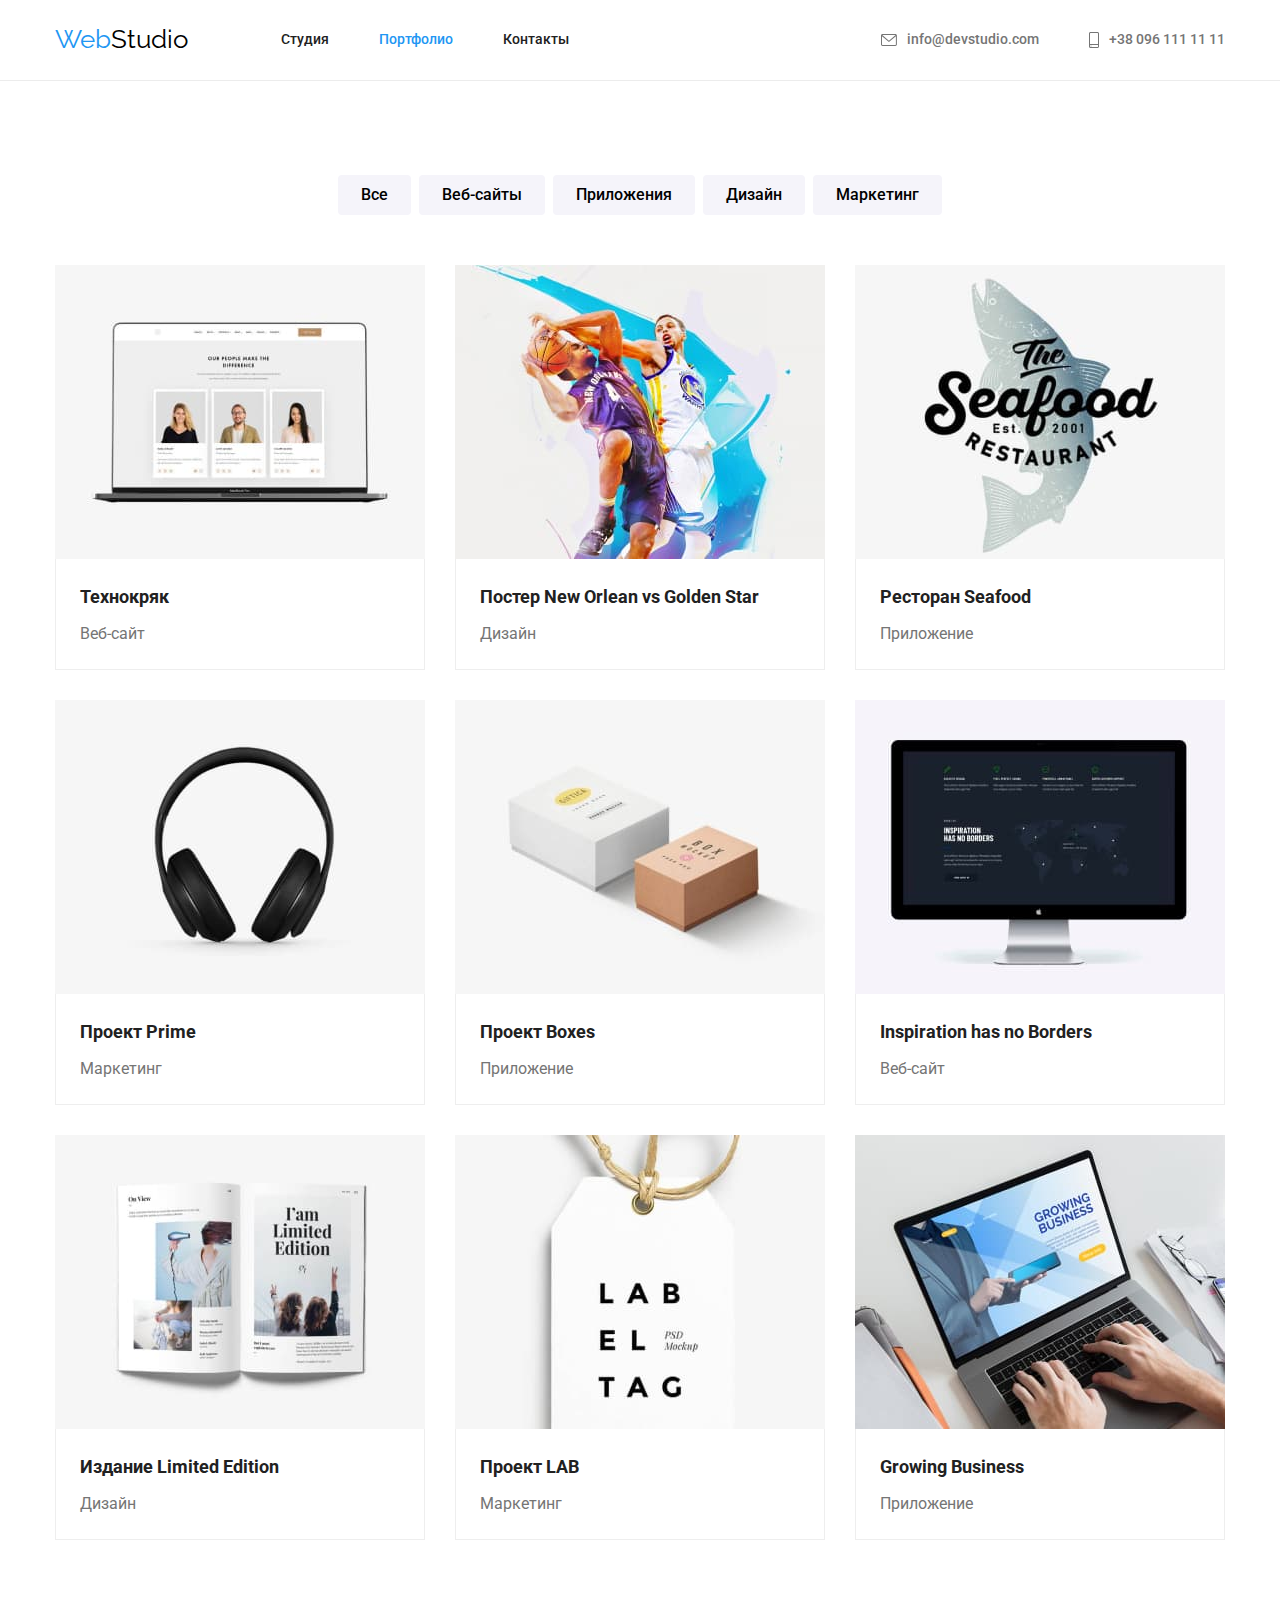
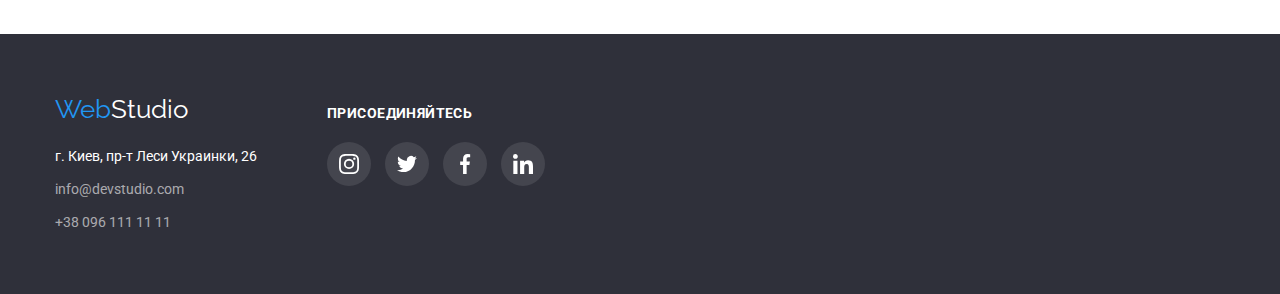
==== portfolio.html @ 87715c69 "Добавляет основные папки и файлы с 4ДЗ" ====
<!DOCTYPE html>
<html lang="ru">
  <head>
    <meta charset="UTF-8" />
    <meta http-equiv="X-UA-Compatible" content="IE=edge" />
    <meta name="viewport" content="width=device-width, initial-scale=1.0" />
    <title>Web Studio. Портфолио</title>
    <link
      rel="stylesheet"
      href="https://fonts.googleapis.com/css2?family=Raleway:wght@700&family=Roboto:wght@400;500;700;900&display=swap"
    />
    <link
      rel="stylesheet"
      href="https://cdnjs.cloudflare.com/ajax/libs/modern-normalize/1.1.0/modern-normalize.min.css"
    />
    <link rel="stylesheet" href="./css/main.css" />
  </head>

  <body>
    <header class="page-header">
      <div class="container cap">
        <nav class="site-nav">
          <a href="#" class="logo"><span class="accent">Web</span>Studio</a>
          <ul class="site-nav">
            <li class="list-item"><a href="./index.html" class="link">Студия</a></li>
            <li class="list-item"><a href="#" class="link main">Портфолио</a></li>
            <li class="list-item"><a href="#" class="link">Контакты</a></li>
          </ul>
        </nav>
        <ul class="list">
          <li class="list-item">
            <a href="mailto:info@devstudio.com" class="link item">
              <svg class="icon-contacts" width="16" height="12">
                <use href="./images/icons.svg#envelope"></use>
              </svg>
              info@devstudio.com
            </a>
          </li>
          <li class="list-item">
            <a href="tel:+380961111111" class="link item">
              <svg class="icon-contacts" width="10" height="16">
                <use href="./images/icons.svg#smartphone"></use>
              </svg>
              +38 096 111 11 11
            </a>
          </li>
        </ul>
      </div>
    </header>

    <main>
      <section class="section">
        <div class="container">
          <h1 class="visually-hidden">Наши работы</h1>
          <ul class="buttons">
            <li class="button-item"><button type="button" class="button">Все</button></li>
            <li class="button-item"><button type="button" class="button">Веб-сайты</button></li>
            <li class="button-item"><button type="button" class="button">Приложения</button></li>
            <li class="button-item"><button type="button" class="button">Дизайн</button></li>
            <li class="button-item"><button type="button" class="button">Маркетинг</button></li>
          </ul>
          <ul class="project-lists">
            <li class="project-item">
              <a href="#" class="project-link">
                <img
                  src="./images/portfolio/1.jpg"
                  width="370"
                  height="294"
                  alt="изображение сайта на ноутбуке"
                />
                <div class="sign">
                  <h2 class="project-name">Технокряк</h2>
                  <p class="name-item">Веб-сайт</p>
                </div>
              </a>
            </li>

            <li class="project-item">
              <a href="#" class="project-link">
                <img
                  src="./images/portfolio/2.jpg"
                  width="370"
                  height="294"
                  alt="два баскетболиста"
                />
                <div class="sign">
                  <h2 class="project-name">Постер New Orlean vs Golden Star</h2>
                  <p class="name-item">Дизайн</p>
                </div>
              </a>
            </li>

            <li class="project-item">
              <a href="#" class="project-link">
                <img
                  src="./images/portfolio/3.jpg"
                  width="370"
                  height="294"
                  alt="логотип ресторана"
                />
                <div class="sign">
                  <h2 class="project-name">Ресторан Seafood</h2>
                  <p class="name-item">Приложение</p>
                </div>
              </a>
            </li>

            <li class="project-item">
              <a href="#" class="project-link">
                <img src="./images/portfolio/4.jpg" width="370" height="294" alt="наушники" />
                <div class="sign">
                  <h2 class="project-name">Проект Prime</h2>
                  <p class="name-item">Маркетинг</p>
                </div>
              </a>
            </li>

            <li class="project-item">
              <a href="#" class="project-link">
                <img src="./images/portfolio/5.jpg" width="370" height="294" alt="две коробки" />
                <div class="sign">
                  <h2 class="project-name">Проект Boxes</h2>
                  <p class="name-item">Приложение</p>
                </div>
              </a>
            </li>

            <li class="project-item">
              <a href="#" class="project-link">
                <img src="./images/portfolio/6.jpg" width="370" height="294" alt="компьютер" />
                <div class="sign">
                  <h2 class="project-name">Inspiration has no Borders</h2>
                  <p class="name-item">Веб-сайт</p>
                </div>
              </a>
            </li>

            <li class="project-item">
              <a href="#" class="project-link">
                <img src="./images/portfolio/7.jpg" width="370" height="294" alt="журнал" />
                <div class="sign">
                  <h2 class="project-name">Издание Limited Edition</h2>
                  <p class="name-item">Дизайн</p>
                </div>
              </a>
            </li>

            <li class="project-item">
              <a href="#" class="project-link">
                <img
                  src="./images/portfolio/8.jpg"
                  width="370"
                  height="294"
                  alt="ярлык с тесемкой"
                />
                <div class="sign">
                  <h2 class="project-name">Проект LAB</h2>
                  <p class="name-item">Маркетинг</p>
                </div>
              </a>
            </li>

            <li class="project-item">
              <a href="#" class="project-link">
                <img
                  src="./images/portfolio/9.jpg"
                  width="370"
                  height="294"
                  alt="руки, печатающие на ноутбуке"
                />
                <div class="sign">
                  <h2 class="project-name">Growing Business</h2>
                  <p class="name-item">Приложение</p>
                </div>
              </a>
            </li>
          </ul>
        </div>
      </section>
    </main>

    <footer class="finish">
      <div class="container main">
        <div class="footer">
          <a href="#" class="logo foot"><span class="accent">Web</span>Studio</a>
          <address class="address">
            г. Киев, пр-т Леси Украинки, 26
            <ul class="contacts">
              <li>
                <a href="mailto:info@devstudio.com" class="item bottom">info@devstudio.com</a>
              </li>
              <li class="contact-list">
                <a href="tel:+380961111111" class="item bottom">+38 096 111 11 11</a>
              </li>
            </ul>
          </address>
        </div>
        <div class="second-part">
          <h2 class="call">присоединяйтесь</h2>
          <ul class="links-foot-list">
            <li class="links-item">
              <a href="#" class="links-foot-icon">
                <svg class="icon" width="20" height="20">
                  <use href="./images/icons.svg#instagram"></use>
                </svg>
              </a>
            </li>
            <li class="links-item">
              <a href="#" class="links-foot-icon">
                <svg class="icon" width="20" height="20">
                  <use href="./images/icons.svg#twitter"></use>
                </svg>
              </a>
            </li>
            <li class="links-item">
              <a href="#" class="links-foot-icon">
                <svg class="icon" width="20" height="20">
                  <use href="./images/icons.svg#facebook"></use>
                </svg>
              </a>
            </li>
            <li class="links-item">
              <a href="#" class="links-foot-icon">
                <svg class="icon" width="20" height="20">
                  <use href="./images/icons.svg#linkedin"></use>
                </svg>
              </a>
            </li>
          </ul>
        </div>
      </div>
    </footer>
  </body>
</html>
---- css/main.css ----
:root {
  --primary-text-color: #212121;
  --secondary-text-color: #757575;
  --bgd-text-color: #ffffff;
  --accent-color: #2196f3;
  --icon-fon: #f5f4fa;
  --icon-primary-color: #afb1b8;
}

body {
  background-color: var(--bgd-text-color);
  color: var(--primary-text-color);
  font-family: Roboto, sans-serif;
}

ul {
  padding: 0;
  margin: 0;

  list-style: none;
}

img {
  display: block;
}

h1,
h2,
h3,
ul,
p {
  margin-top: 0;
  margin-bottom: 0;
}

.section {
  padding-top: 94px;
  padding-bottom: 94px;
}

/* ШАПКА-ВЕРХ С ЛОГОТИПОМ */
.container {
  width: 1200px;
  padding-left: 15px;
  padding-right: 15px;
  margin-left: auto;
  margin-right: auto;

  /* outline: 2px solid blue; */
}

.page-header {
  border-bottom: 1px solid #ececec;
}

.cap,
.site-nav {
  display: flex;
  align-items: center;
}

.list {
  display: flex;
  margin-left: auto;
}

.list-item:not(:last-child) {
  margin-right: 50px;
}

.logo {
  display: block;
  padding-top: 24px;
  padding-bottom: 25px;
  margin-right: 93px;

  color: #000000;
  font-family: Raleway, sans-serif;
  font-size: 26px;
  line-height: 1.2;
  text-decoration: none;
}

.accent,
.link.main {
  color: var(--accent-color);
}

.link {
  display: block;
  padding-top: 32px;
  padding-bottom: 32px;

  color: var(--primary-text-color);
  font-weight: 500;
  font-size: 14px;
  line-height: 1.14;
  text-decoration: none;
}

.link.item {
  display: flex;
  align-items: center;
  padding: 0;
  padding-top: 32px;
  padding-bottom: 32px;
  border: none;
  color: var(--secondary-text-color);
}

.icon-contacts {
  margin-right: 10px;
  fill: currentColor;
}

.link:hover,
.link:focus {
  color: var(--accent-color);
}

/* СТУДИЯ (MAIN) */
.banner-name {
  margin-bottom: 30px;

  color: var(--bgd-text-color);
  font-weight: 900;
  font-size: 44px;
  line-height: 1.4;
  text-align: center;
  text-transform: uppercase;
}

.banner {
  padding-top: 200px;
  padding-bottom: 200px;
  background-color: #2f303a;
  text-align: center;
}

.overlay {
  max-width: 1600px;
  min-height: 600px;
  margin-left: auto;
  margin-right: auto;
  background-image: linear-gradient(to right, rgba(47, 48, 58, 0.4), rgba(47, 48, 58, 0.4)),
    url(../images/banner.jpg);
  background-repeat: no-repeat;
  background-position: center;
  background-size: cover;
}

.ban-button {
  padding: 10px 32px;
  border: 1px solid transparent;
  border-radius: 4px;

  font-weight: 700;
  font-size: 16px;
  line-height: 1.9;
  color: var(--bgd-text-color);
  background-color: var(--accent-color);
}

.ban-button:hover,
.ban-button:focus {
  background-color: #188ce8;
}

/* НАШИ ПРЕИМУЩЕСТВА */
.visually-hidden {
  position: absolute;
  width: 1px;
  height: 1px;
  margin: -1px;
  border: 0;
  padding: 0;

  white-space: nowrap;
  clip-path: inset(100%);
  clip: rect(0 0 0 0);
  overflow: hidden;
}

.features-list {
  display: flex;
}

.text-list {
  width: 270px;
}

.text-list:not(:last-child) {
  margin-right: 30px;
}

.thumb {
  display: flex;
  width: 270px;
  height: 120px;
  background-color: var(--icon-fon);
  border-radius: 4px;
  margin-bottom: 30px;
  justify-content: center;
  align-items: center;
}

.head {
  margin-bottom: 10px;
  font-weight: 700;
  font-size: 14px;
  line-height: 1.14;
  text-transform: uppercase;
}

.head-text {
  font-weight: 400;
  color: var(--secondary-text-color);
  font-size: 14px;
  line-height: 1.7;
  letter-spacing: 0.03em;
}

/* ЧЕМ МЫ ЗАНИМАЕМСЯ */
.box {
  padding-top: 0;
}

.heading {
  margin-bottom: 50px;

  font-weight: 700;
  font-size: 36px;
  line-height: 1.2;
  text-align: center;
}

.boxes-list {
  display: flex;
}

.boxes-list .box-item {
  width: 370px;
}

.box-item:not(:last-child) {
  margin-right: 30px;
}

/* НАША КОМАНДА */
.comands-blok {
  background-color: #f5f4fa;
}

.bloks-list {
  display: flex;
}

.blok-item {
  width: 270px;
  border-bottom-left-radius: 4px;
  border-bottom-right-radius: 4px;
  overflow: hidden;
  box-shadow: 0px 1px 3px rgba(0, 0, 0, 0.12), 0px 1px 1px rgba(0, 0, 0, 0.14),
    0px 2px 1px rgba(0, 0, 0, 0.2);
}

.blok-item:not(:last-child) {
  margin-right: 30px;
}

.description {
  padding: 30px 32px;
  background-color: var(--bgd-text-color);
}

.name {
  margin-bottom: 10px;
}

.name,
.job {
  font-weight: 500;
  font-size: 16px;
  line-height: 1.2;
  text-align: center;
}

.job {
  margin-bottom: 16px;

  color: var(--secondary-text-color);
  font-weight: 400;
}

.links-list {
  display: flex;
  justify-content: space-between;
  align-items: center;
}

.links-icon {
  display: flex;
  padding: 0;
  border: none;
  width: 44px;
  height: 44px;
  color: var(--icon-primary-color);
  background-color: var(--bgd-text-color);
  border-radius: 50%;
  justify-content: center;
  align-items: center;
}

.links-icon .icon {
  fill: currentColor;
}

.links-icon:hover,
.links-icon:focus {
  background-color: var(--accent-color);
  color: var(--bgd-text-color);
}

/* ПОСТОЯННЫЕ КЛИЕНТЫ */
.clients-list {
  display: flex;
}

.client-item:not(:last-child) {
  margin-right: 30px;
}

.client-link {
  display: flex;
  justify-content: center;
  align-items: center;
  width: 170px;
  height: 92px;
  border: 1px solid var(--icon-primary-color);
  border-radius: 4px;
  color: var(--icon-primary-color);
}

.client-link .icon {
  fill: currentColor;
}

.client-link:hover,
.client-link:focus {
  border-color: var(--accent-color);
  color: var(--accent-color);
}

/* ПОРТФОЛИО (MAIN) */
a {
  text-decoration: none;
}

.buttons {
  display: flex;
  margin-bottom: 50px;
  justify-content: center;
}

.button {
  padding: 6px 22px;
  border-radius: 4px;
  border: 1px solid transparent;

  font-weight: 500;
  font-size: 16px;
  line-height: 1.6;
  text-align: center;
  font-family: inherit;
  cursor: pointer;
  background-color: #f5f4fa;
}

.button-item:not(:last-child) {
  margin-right: 8px;
}

.button:hover,
.button:focus {
  color: var(--bgd-text-color);
  background-color: var(--accent-color);
  box-shadow: 0px 3px 1px rgba(0, 0, 0, 0.1), 0px 1px 2px rgba(0, 0, 0, 0.08),
    0px 2px 2px rgba(0, 0, 0, 0.12);
}

.project-lists {
  display: flex;
  flex-wrap: wrap;
  margin-left: -30px;
  margin-top: -30px;
}

.project-item {
  width: 370px;
  flex-basis: calc(100% / 3 - 30px);
  margin-left: 30px;
  margin-top: 30px;
}

.project-link {
  display: block;
}

.project-link:hover,
.project-link:focus {
  box-shadow: 0px 1px 1px rgba(0, 0, 0, 0.12), 0px 4px 4px rgba(0, 0, 0, 0.06),
    1px 4px 6px rgba(0, 0, 0, 0.16);
}

.project-name {
  margin-bottom: 4px;

  color: var(--primary-text-color);
  font-weight: 700;
  font-size: 18px;
  line-height: 2;
}

.sign {
  padding: 20px 24px;
  border: 1px solid #eeeeee;
  border-top: 0;
}

.name-item {
  color: var(--secondary-text-color);
  font-size: 16px;
  line-height: 30px;
}

/* ФУТЕР */
.container.main {
  display: flex;
  align-items: baseline;
}

.finish {
  padding-top: 60px;
  padding-bottom: 60px;

  background-color: #2f303a;
  color: var(--bgd-text-color);
}

.foot {
  display: inline-block;
  padding-top: 0;
  padding-bottom: 0;
  margin-right: 0;
  margin-bottom: 20px;

  color: var(--bgd-text-color);
}

.contacts,
.contact-list {
  margin-top: 9px;
}

.address,
.bottom {
  font-weight: 400;
  font-size: 14px;
  line-height: 1.7;
  font-style: normal;
  text-decoration: none;
}

.footer .bottom {
  color: rgba(255, 255, 255, 0.6);
}

.footer .item:hover,
.footer .item:focus {
  color: var(--accent-color);
}

.footer {
  margin-right: 70px;
}

.call {
  margin-bottom: 20px;

  font-style: normal;
  font-weight: 700;
  font-size: 14px;
  line-height: 1.14;
  text-transform: uppercase;
  letter-spacing: 0.03em;
}

.links-item {
  display: inline-block;
  margin-right: 10px;
}

.links-foot-icon {
  display: flex;
  padding: 0;
  border: none;
  width: 44px;
  height: 44px;
  color: var(--bgd-text-color);
  background-color: rgba(255, 255, 255, 0.1);
  border-radius: 50%;
  justify-content: center;
  align-items: center;
}

.links-foot-icon .icon {
  fill: currentColor;
}

.links-foot-icon:hover,
.links-foot-icon:focus {
  background-color: var(--accent-color);
  color: var(--bgd-text-color);
}
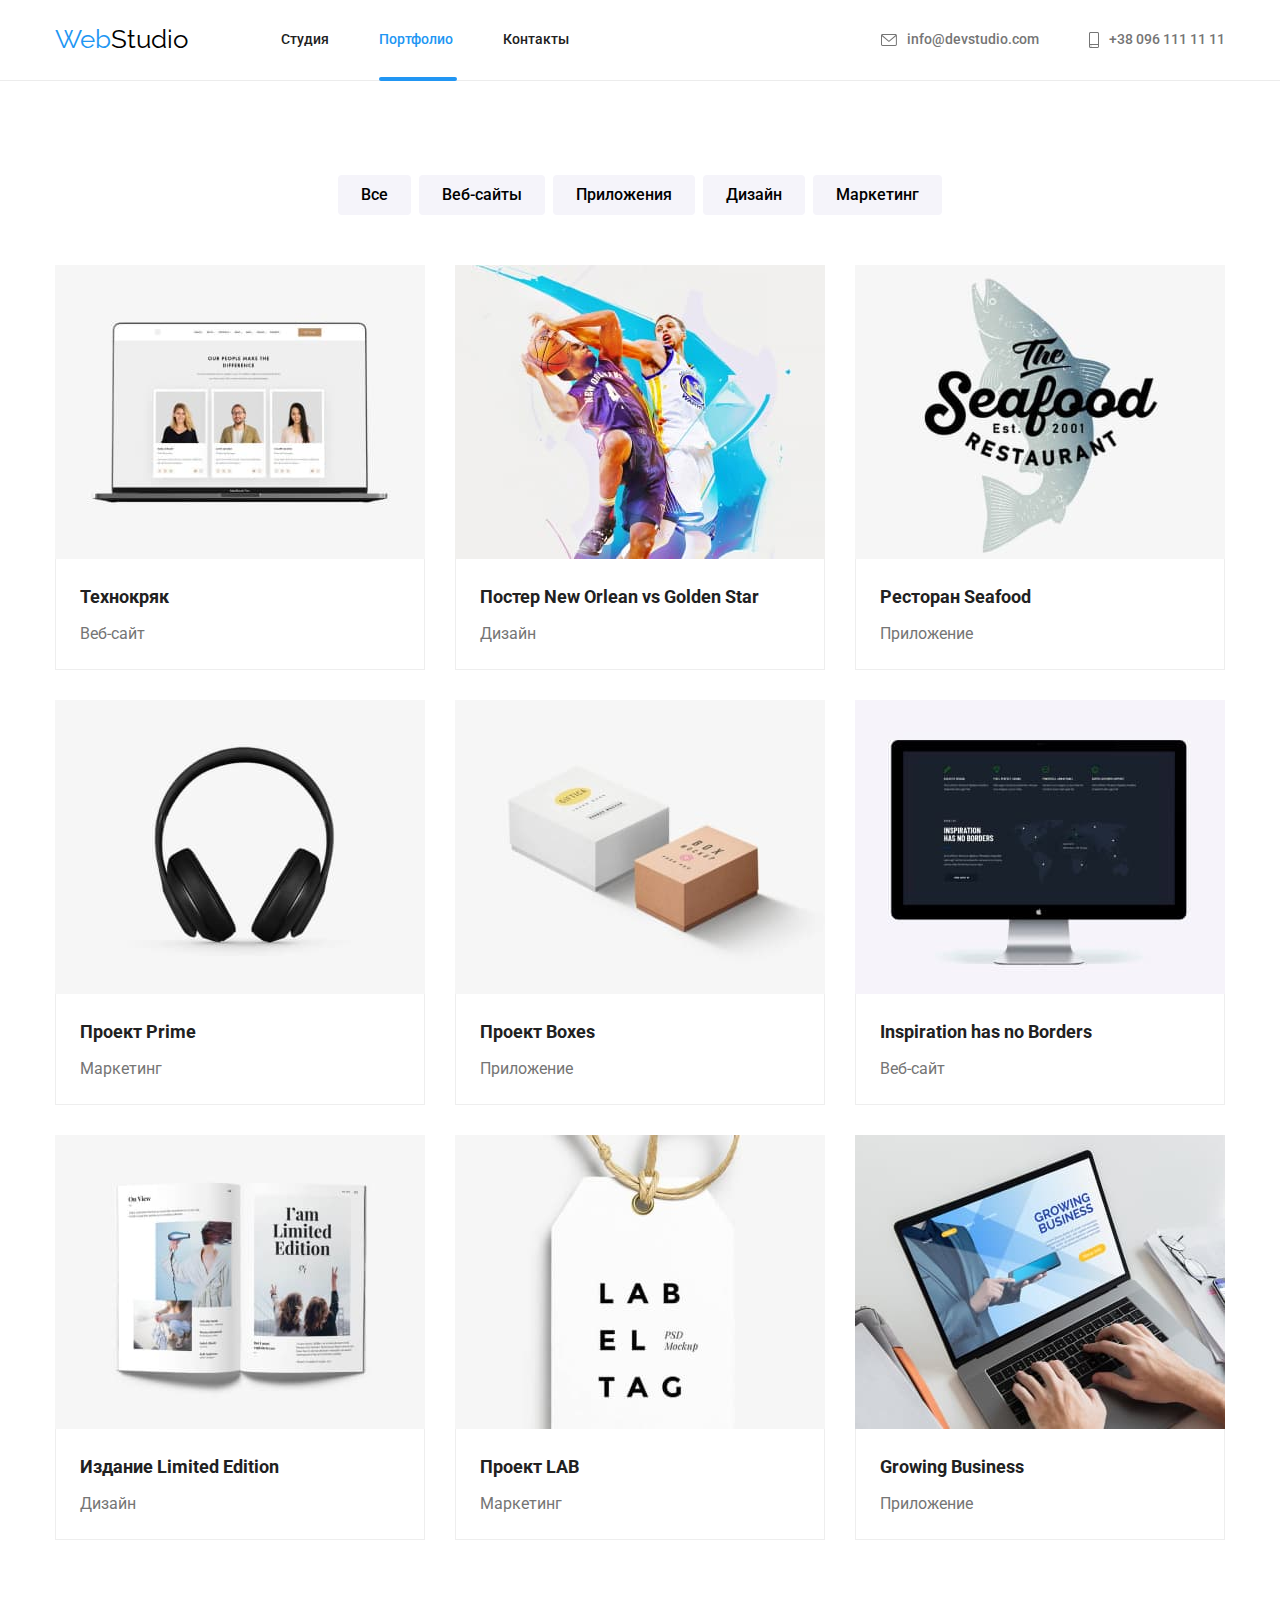
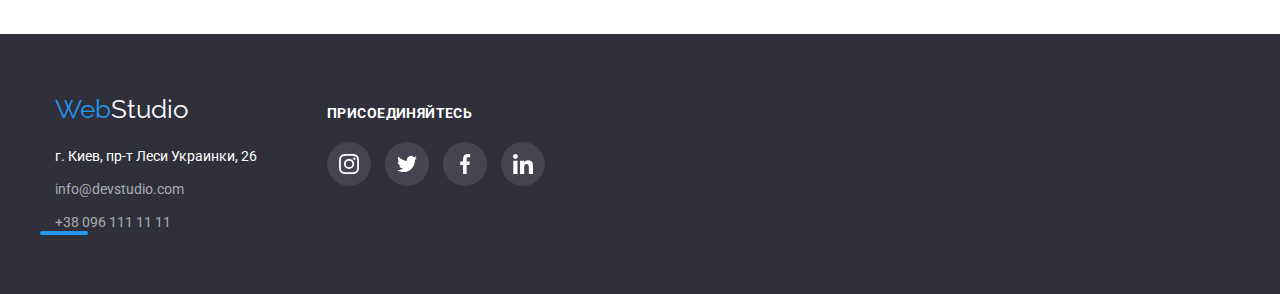
==== commit 653bb26d: "Делает переходы, создает для них переменные" ====
--- a/portfolio.html
+++ b/portfolio.html
@@ -23,7 +23,7 @@
           <a href="#" class="logo"><span class="accent">Web</span>Studio</a>
           <ul class="site-nav">
             <li class="list-item"><a href="./index.html" class="link">Студия</a></li>
-            <li class="list-item"><a href="#" class="link main">Портфолио</a></li>
+            <li class="list-item"><a href="#" class="link main portfolio">Портфолио</a></li>
             <li class="list-item"><a href="#" class="link">Контакты</a></li>
           </ul>
         </nav>
@@ -68,6 +68,13 @@
                   height="294"
                   alt="изображение сайта на ноутбуке"
                 />
+                <div class="overlay-text">
+                  <p>
+                    Технокряк это современная площадка распространения коронавируса. Компании
+                    используют эту платформу для цифрового шпионажа и атак на защищённые сервера
+                    конкурентов.
+                  </p>
+                </div>
                 <div class="sign">
                   <h2 class="project-name">Технокряк</h2>
                   <p class="name-item">Веб-сайт</p>
@@ -83,6 +90,13 @@
                   height="294"
                   alt="два баскетболиста"
                 />
+                <div class="overlay-text">
+                  <p>
+                    Технокряк это современная площадка распространения коронавируса. Компании
+                    используют эту платформу для цифрового шпионажа и атак на защищённые сервера
+                    конкурентов.
+                  </p>
+                </div>
                 <div class="sign">
                   <h2 class="project-name">Постер New Orlean vs Golden Star</h2>
                   <p class="name-item">Дизайн</p>
@@ -98,6 +112,13 @@
                   height="294"
                   alt="логотип ресторана"
                 />
+                <div class="overlay-text">
+                  <p>
+                    Технокряк это современная площадка распространения коронавируса. Компании
+                    используют эту платформу для цифрового шпионажа и атак на защищённые сервера
+                    конкурентов.
+                  </p>
+                </div>
                 <div class="sign">
                   <h2 class="project-name">Ресторан Seafood</h2>
                   <p class="name-item">Приложение</p>
@@ -108,6 +129,13 @@
             <li class="project-item">
               <a href="#" class="project-link">
                 <img src="./images/portfolio/4.jpg" width="370" height="294" alt="наушники" />
+                <div class="overlay-text">
+                  <p>
+                    Технокряк это современная площадка распространения коронавируса. Компании
+                    используют эту платформу для цифрового шпионажа и атак на защищённые сервера
+                    конкурентов.
+                  </p>
+                </div>
                 <div class="sign">
                   <h2 class="project-name">Проект Prime</h2>
                   <p class="name-item">Маркетинг</p>
@@ -118,6 +146,13 @@
             <li class="project-item">
               <a href="#" class="project-link">
                 <img src="./images/portfolio/5.jpg" width="370" height="294" alt="две коробки" />
+                <div class="overlay-text">
+                  <p>
+                    Технокряк это современная площадка распространения коронавируса. Компании
+                    используют эту платформу для цифрового шпионажа и атак на защищённые сервера
+                    конкурентов.
+                  </p>
+                </div>
                 <div class="sign">
                   <h2 class="project-name">Проект Boxes</h2>
                   <p class="name-item">Приложение</p>
@@ -128,6 +163,13 @@
             <li class="project-item">
               <a href="#" class="project-link">
                 <img src="./images/portfolio/6.jpg" width="370" height="294" alt="компьютер" />
+                <div class="overlay-text">
+                  <p>
+                    Технокряк это современная площадка распространения коронавируса. Компании
+                    используют эту платформу для цифрового шпионажа и атак на защищённые сервера
+                    конкурентов.
+                  </p>
+                </div>
                 <div class="sign">
                   <h2 class="project-name">Inspiration has no Borders</h2>
                   <p class="name-item">Веб-сайт</p>
@@ -138,6 +180,13 @@
             <li class="project-item">
               <a href="#" class="project-link">
                 <img src="./images/portfolio/7.jpg" width="370" height="294" alt="журнал" />
+                <div class="overlay-text">
+                  <p>
+                    Технокряк это современная площадка распространения коронавируса. Компании
+                    используют эту платформу для цифрового шпионажа и атак на защищённые сервера
+                    конкурентов.
+                  </p>
+                </div>
                 <div class="sign">
                   <h2 class="project-name">Издание Limited Edition</h2>
                   <p class="name-item">Дизайн</p>
@@ -153,6 +202,13 @@
                   height="294"
                   alt="ярлык с тесемкой"
                 />
+                <div class="overlay-text">
+                  <p>
+                    Технокряк это современная площадка распространения коронавируса. Компании
+                    используют эту платформу для цифрового шпионажа и атак на защищённые сервера
+                    конкурентов.
+                  </p>
+                </div>
                 <div class="sign">
                   <h2 class="project-name">Проект LAB</h2>
                   <p class="name-item">Маркетинг</p>
@@ -168,6 +224,13 @@
                   height="294"
                   alt="руки, печатающие на ноутбуке"
                 />
+                <div class="overlay-text">
+                  <p>
+                    Технокряк это современная площадка распространения коронавируса. Компании
+                    используют эту платформу для цифрового шпионажа и атак на защищённые сервера
+                    конкурентов.
+                  </p>
+                </div>
                 <div class="sign">
                   <h2 class="project-name">Growing Business</h2>
                   <p class="name-item">Приложение</p>
--- a/css/main.css
+++ b/css/main.css
@@ -5,6 +5,8 @@
   --accent-color: #2196f3;
   --icon-fon: #f5f4fa;
   --icon-primary-color: #afb1b8;
+  --timing-function: cubic-bezier(0.4, 0, 0.2, 1);
+  --duration: 2500ms;
 }
 
 body {
@@ -45,8 +47,6 @@
   padding-right: 15px;
   margin-left: auto;
   margin-right: auto;
-
-  /* outline: 2px solid blue; */
 }
 
 .page-header {
@@ -86,6 +86,26 @@
   color: var(--accent-color);
 }
 
+.main {
+  position: relative;
+}
+
+.main::after {
+  content: '';
+  position: absolute;
+  left: 0;
+  bottom: -1px;
+  display: block;
+  width: 48px;
+  height: 4px;
+  background-color: var(--accent-color);
+  border-radius: 2px;
+}
+
+.portfolio::after {
+  width: 78px;
+}
+
 .link {
   display: block;
   padding-top: 32px;
@@ -96,6 +116,13 @@
   font-size: 14px;
   line-height: 1.14;
   text-decoration: none;
+
+  transition: color var(--duration) var(--timing-function);
+}
+
+.link:hover,
+.link:focus {
+  color: var(--accent-color);
 }
 
 .link.item {
@@ -106,16 +133,18 @@
   padding-bottom: 32px;
   border: none;
   color: var(--secondary-text-color);
+
+  transition: color var(--duration) var(--timing-function);
+}
+
+.link.item:hover,
+.link.item:focus {
+  color: var(--accent-color);
 }
 
 .icon-contacts {
   margin-right: 10px;
   fill: currentColor;
-}
-
-.link:hover,
-.link:focus {
-  color: var(--accent-color);
 }
 
 /* СТУДИЯ (MAIN) */
@@ -159,11 +188,64 @@
   line-height: 1.9;
   color: var(--bgd-text-color);
   background-color: var(--accent-color);
+
+  transition: background-color var(--duration) var(--timing-function);
 }
 
 .ban-button:hover,
 .ban-button:focus {
   background-color: #188ce8;
+}
+
+/* МОДАЛЬНОЕ ОКНО */
+.backdrop {
+  position: fixed;
+  top: 0;
+  left: 0;
+  width: 100%;
+  height: 100%;
+  background-color: rgba(0, 0, 0, 0.2);
+}
+
+.backdrop.is-hidden {
+  visibility: visible;
+  opacity: 0;
+  pointer-events: none;
+}
+
+.modal {
+  position: absolute;
+  top: 50%;
+  left: 50%;
+  transform: translate(-50%, -50%);
+
+  min-width: 528px;
+  min-height: 581px;
+  background-color: var(--bgd-text-color);
+  box-shadow: 0px 1px 3px rgba(0, 0, 0, 0.12), 0px 1px 1px rgba(0, 0, 0, 0.14),
+    0px 2px 1px rgba(0, 0, 0, 0.2);
+  border-radius: 4px;
+}
+
+.modal button {
+  position: absolute;
+  top: 0;
+  right: 0;
+
+  padding: 0;
+  margin: 0;
+  border: 1px solid transparent;
+  background-color: #fff;
+}
+
+.modal-button {
+  margin-top: 7px;
+  margin-right: 8px;
+
+  width: 30px;
+  height: 30px;
+  border: 1px solid rgba(0, 0, 0, 0.1);
+  border-radius: 50%;
 }
 
 /* НАШИ ПРЕИМУЩЕСТВА */
@@ -309,6 +391,9 @@
   border-radius: 50%;
   justify-content: center;
   align-items: center;
+
+  transition: background-color var(--duration) var(--timing-function),
+    color var(--duration) var(--timing-function);
 }
 
 .links-icon .icon {
@@ -339,6 +424,9 @@
   border: 1px solid var(--icon-primary-color);
   border-radius: 4px;
   color: var(--icon-primary-color);
+
+  transition: border-color var(--duration) var(--timing-function),
+    color var(--duration) var(--timing-function);
 }
 
 .client-link .icon {
@@ -364,8 +452,8 @@
 
 .button {
   padding: 6px 22px;
+  border: 1px solid transparent;
   border-radius: 4px;
-  border: 1px solid transparent;
 
   font-weight: 500;
   font-size: 16px;
@@ -374,6 +462,9 @@
   font-family: inherit;
   cursor: pointer;
   background-color: #f5f4fa;
+
+  transition: background-color var(--duration) var(--timing-function),
+    color var(--duration) var(--timing-function), box-shadow var(--duration) var(--timing-function);
 }
 
 .button-item:not(:last-child) {
@@ -403,7 +494,10 @@
 }
 
 .project-link {
+  position: relative;
   display: block;
+
+  transition: box-shadow var(--duration) var(--timing-function);
 }
 
 .project-link:hover,
@@ -412,6 +506,52 @@
     1px 4px 6px rgba(0, 0, 0, 0.16);
 }
 
+.project-link::before {
+  content: '';
+  display: inline-block;
+  position: absolute;
+  width: 100%;
+  min-height: 294px;
+  background-color: rgba(33, 150, 243, 0.9);
+
+  transition: background-color var(--duration) var(--timing-function);
+
+  opacity: 0;
+}
+
+.project-link:hover::before,
+.project-link:focus::before {
+  background-color: rgba(33, 150, 243, 0.9);
+
+  opacity: 1;
+}
+
+.overlay-text {
+  position: absolute;
+  top: 0;
+  left: 0;
+  width: 100%;
+  padding: 63px 24px;
+
+  font-style: normal;
+  font-weight: 400;
+  font-size: 18px;
+  line-height: 1.6;
+  letter-spacing: 0.03em;
+  color: var(--bgd-text-color);
+
+  transition: color var(--duration) var(--timing-function);
+
+  opacity: 0;
+}
+
+.project-link:hover .overlay-text,
+.project-link:focus .overlay-text {
+  color: var(--bgd-text-color);
+
+  opacity: 1;
+}
+
 .project-name {
   margin-bottom: 4px;
 
@@ -434,7 +574,7 @@
 }
 
 /* ФУТЕР */
-.container.main {
+.finish .container {
   display: flex;
   align-items: baseline;
 }
@@ -475,6 +615,10 @@
   color: rgba(255, 255, 255, 0.6);
 }
 
+.footer .item {
+  transition: color var(--duration) var(--timing-function);
+}
+
 .footer .item:hover,
 .footer .item:focus {
   color: var(--accent-color);
@@ -511,6 +655,9 @@
   border-radius: 50%;
   justify-content: center;
   align-items: center;
+
+  transition: color var(--duration) var(--timing-function),
+    background-color var(--duration) var(--timing-function);
 }
 
 .links-foot-icon .icon {
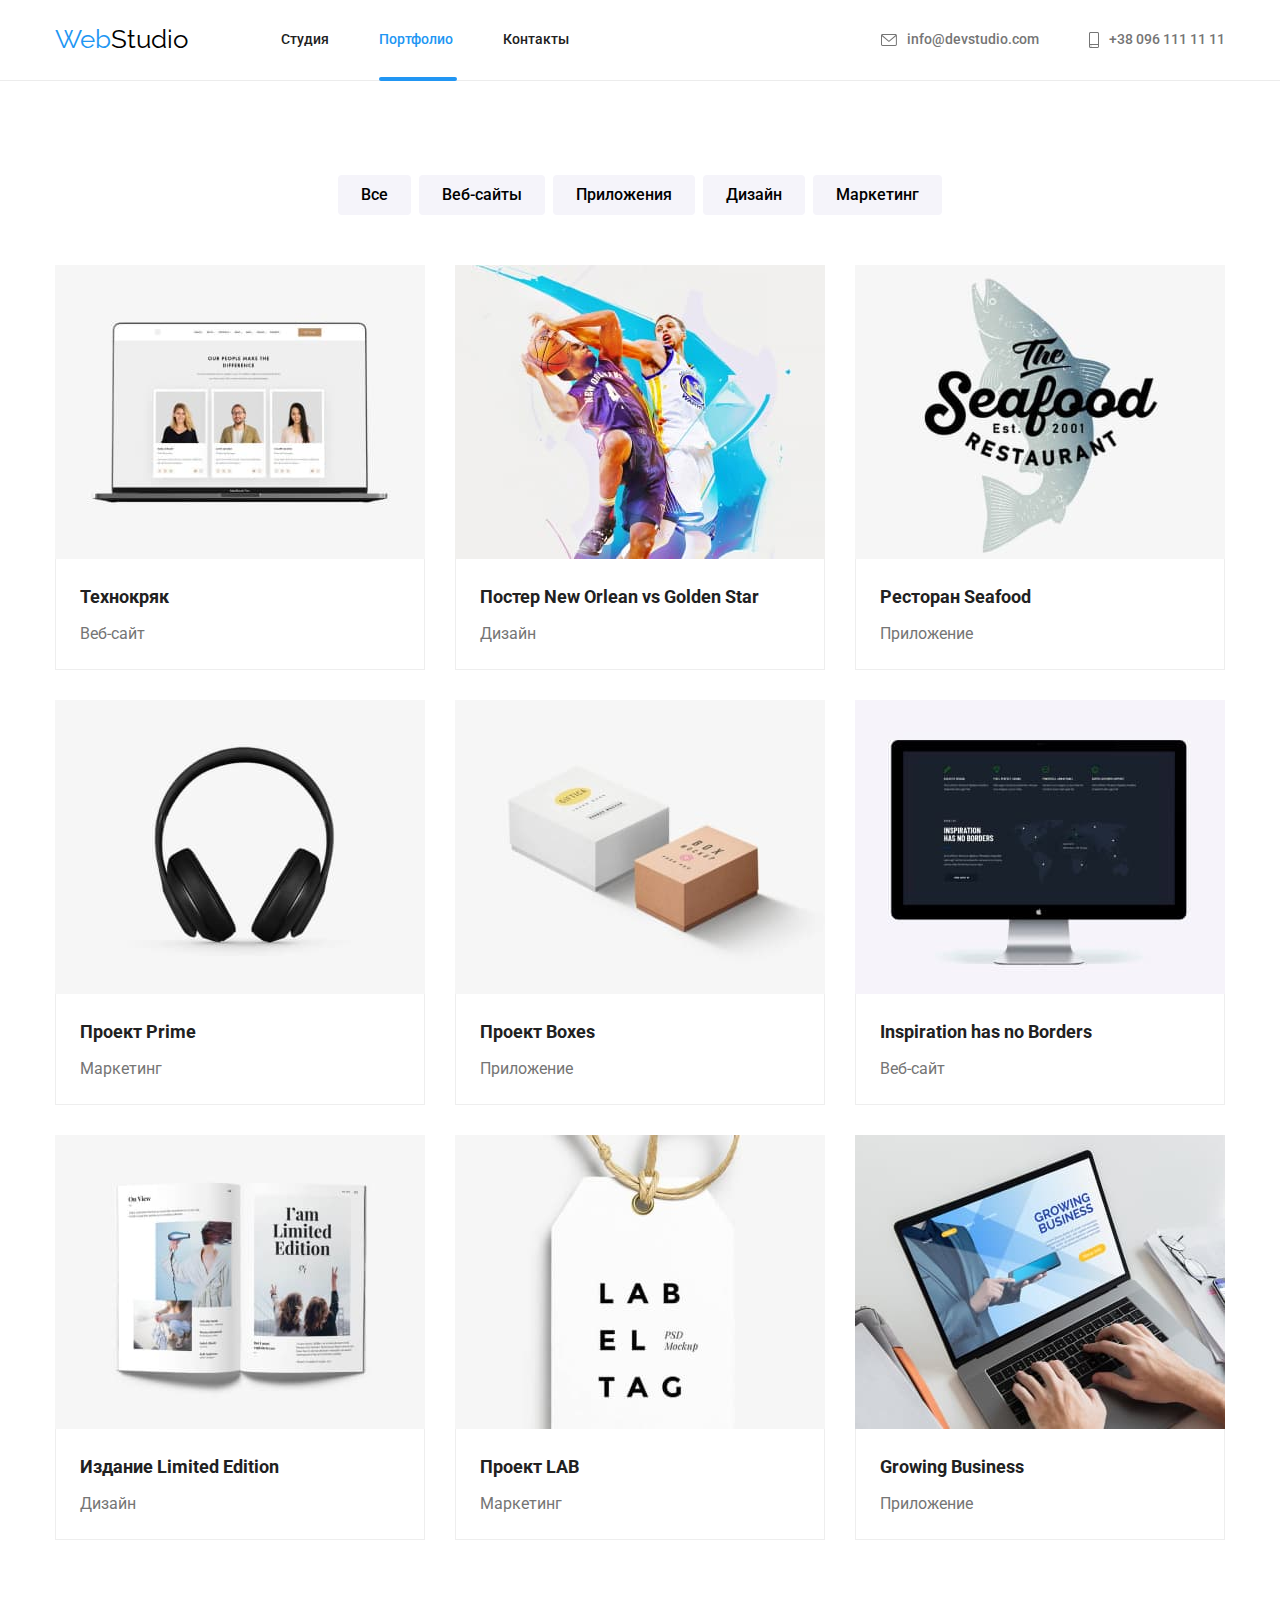
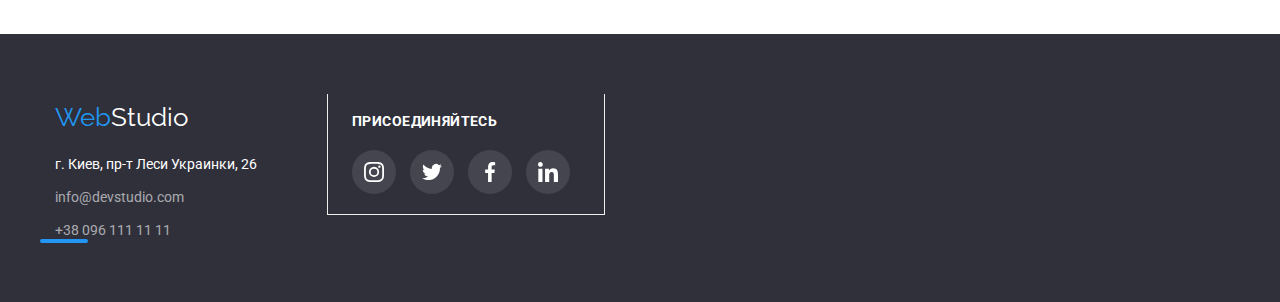
==== commit 252f7389: "Делает анимацию" ====
--- a/portfolio.html
+++ b/portfolio.html
@@ -62,20 +62,22 @@
           <ul class="project-lists">
             <li class="project-item">
               <a href="#" class="project-link">
-                <img
-                  src="./images/portfolio/1.jpg"
-                  width="370"
-                  height="294"
-                  alt="изображение сайта на ноутбуке"
-                />
-                <div class="overlay-text">
-                  <p>
-                    Технокряк это современная площадка распространения коронавируса. Компании
-                    используют эту платформу для цифрового шпионажа и атак на защищённые сервера
-                    конкурентов.
-                  </p>
-                </div>
-                <div class="sign">
+                <div class="first-part">
+                  <img
+                    src="./images/portfolio/1.jpg"
+                    width="370"
+                    height="294"
+                    alt="изображение сайта на ноутбуке"
+                  />
+                  <div class="overlay-text">
+                    <p>
+                      Технокряк это современная площадка распространения коронавируса. Компании
+                      используют эту платформу для цифрового шпионажа и атак на защищённые сервера
+                      конкурентов.
+                    </p>
+                  </div>
+                </div>
+                <div class="second-part">
                   <h2 class="project-name">Технокряк</h2>
                   <p class="name-item">Веб-сайт</p>
                 </div>
@@ -84,20 +86,22 @@
 
             <li class="project-item">
               <a href="#" class="project-link">
-                <img
-                  src="./images/portfolio/2.jpg"
-                  width="370"
-                  height="294"
-                  alt="два баскетболиста"
-                />
-                <div class="overlay-text">
-                  <p>
-                    Технокряк это современная площадка распространения коронавируса. Компании
-                    используют эту платформу для цифрового шпионажа и атак на защищённые сервера
-                    конкурентов.
-                  </p>
-                </div>
-                <div class="sign">
+                <div class="first-part">
+                  <img
+                    src="./images/portfolio/2.jpg"
+                    width="370"
+                    height="294"
+                    alt="два баскетболиста"
+                  />
+                  <div class="overlay-text">
+                    <p>
+                      Технокряк это современная площадка распространения коронавируса. Компании
+                      используют эту платформу для цифрового шпионажа и атак на защищённые сервера
+                      конкурентов.
+                    </p>
+                  </div>
+                </div>
+                <div class="second-part">
                   <h2 class="project-name">Постер New Orlean vs Golden Star</h2>
                   <p class="name-item">Дизайн</p>
                 </div>
@@ -106,20 +110,22 @@
 
             <li class="project-item">
               <a href="#" class="project-link">
-                <img
-                  src="./images/portfolio/3.jpg"
-                  width="370"
-                  height="294"
-                  alt="логотип ресторана"
-                />
-                <div class="overlay-text">
-                  <p>
-                    Технокряк это современная площадка распространения коронавируса. Компании
-                    используют эту платформу для цифрового шпионажа и атак на защищённые сервера
-                    конкурентов.
-                  </p>
-                </div>
-                <div class="sign">
+                <div class="first-part">
+                  <img
+                    src="./images/portfolio/3.jpg"
+                    width="370"
+                    height="294"
+                    alt="логотип ресторана"
+                  />
+                  <div class="overlay-text">
+                    <p>
+                      Технокряк это современная площадка распространения коронавируса. Компании
+                      используют эту платформу для цифрового шпионажа и атак на защищённые сервера
+                      конкурентов.
+                    </p>
+                  </div>
+                </div>
+                <div class="second-part">
                   <h2 class="project-name">Ресторан Seafood</h2>
                   <p class="name-item">Приложение</p>
                 </div>
@@ -128,15 +134,17 @@
 
             <li class="project-item">
               <a href="#" class="project-link">
-                <img src="./images/portfolio/4.jpg" width="370" height="294" alt="наушники" />
-                <div class="overlay-text">
-                  <p>
-                    Технокряк это современная площадка распространения коронавируса. Компании
-                    используют эту платформу для цифрового шпионажа и атак на защищённые сервера
-                    конкурентов.
-                  </p>
-                </div>
-                <div class="sign">
+                <div class="first-part">
+                  <img src="./images/portfolio/4.jpg" width="370" height="294" alt="наушники" />
+                  <div class="overlay-text">
+                    <p>
+                      Технокряк это современная площадка распространения коронавируса. Компании
+                      используют эту платформу для цифрового шпионажа и атак на защищённые сервера
+                      конкурентов.
+                    </p>
+                  </div>
+                </div>
+                <div class="second-part">
                   <h2 class="project-name">Проект Prime</h2>
                   <p class="name-item">Маркетинг</p>
                 </div>
@@ -145,15 +153,17 @@
 
             <li class="project-item">
               <a href="#" class="project-link">
-                <img src="./images/portfolio/5.jpg" width="370" height="294" alt="две коробки" />
-                <div class="overlay-text">
-                  <p>
-                    Технокряк это современная площадка распространения коронавируса. Компании
-                    используют эту платформу для цифрового шпионажа и атак на защищённые сервера
-                    конкурентов.
-                  </p>
-                </div>
-                <div class="sign">
+                <div class="first-part">
+                  <img src="./images/portfolio/5.jpg" width="370" height="294" alt="две коробки" />
+                  <div class="overlay-text">
+                    <p>
+                      Технокряк это современная площадка распространения коронавируса. Компании
+                      используют эту платформу для цифрового шпионажа и атак на защищённые сервера
+                      конкурентов.
+                    </p>
+                  </div>
+                </div>
+                <div class="second-part">
                   <h2 class="project-name">Проект Boxes</h2>
                   <p class="name-item">Приложение</p>
                 </div>
@@ -162,15 +172,17 @@
 
             <li class="project-item">
               <a href="#" class="project-link">
-                <img src="./images/portfolio/6.jpg" width="370" height="294" alt="компьютер" />
-                <div class="overlay-text">
-                  <p>
-                    Технокряк это современная площадка распространения коронавируса. Компании
-                    используют эту платформу для цифрового шпионажа и атак на защищённые сервера
-                    конкурентов.
-                  </p>
-                </div>
-                <div class="sign">
+                <div class="first-part">
+                  <img src="./images/portfolio/6.jpg" width="370" height="294" alt="компьютер" />
+                  <div class="overlay-text">
+                    <p>
+                      Технокряк это современная площадка распространения коронавируса. Компании
+                      используют эту платформу для цифрового шпионажа и атак на защищённые сервера
+                      конкурентов.
+                    </p>
+                  </div>
+                </div>
+                <div class="second-part">
                   <h2 class="project-name">Inspiration has no Borders</h2>
                   <p class="name-item">Веб-сайт</p>
                 </div>
@@ -179,15 +191,17 @@
 
             <li class="project-item">
               <a href="#" class="project-link">
-                <img src="./images/portfolio/7.jpg" width="370" height="294" alt="журнал" />
-                <div class="overlay-text">
-                  <p>
-                    Технокряк это современная площадка распространения коронавируса. Компании
-                    используют эту платформу для цифрового шпионажа и атак на защищённые сервера
-                    конкурентов.
-                  </p>
-                </div>
-                <div class="sign">
+                <div class="first-part">
+                  <img src="./images/portfolio/7.jpg" width="370" height="294" alt="журнал" />
+                  <div class="overlay-text">
+                    <p>
+                      Технокряк это современная площадка распространения коронавируса. Компании
+                      используют эту платформу для цифрового шпионажа и атак на защищённые сервера
+                      конкурентов.
+                    </p>
+                  </div>
+                </div>
+                <div class="second-part">
                   <h2 class="project-name">Издание Limited Edition</h2>
                   <p class="name-item">Дизайн</p>
                 </div>
@@ -196,20 +210,22 @@
 
             <li class="project-item">
               <a href="#" class="project-link">
-                <img
-                  src="./images/portfolio/8.jpg"
-                  width="370"
-                  height="294"
-                  alt="ярлык с тесемкой"
-                />
-                <div class="overlay-text">
-                  <p>
-                    Технокряк это современная площадка распространения коронавируса. Компании
-                    используют эту платформу для цифрового шпионажа и атак на защищённые сервера
-                    конкурентов.
-                  </p>
-                </div>
-                <div class="sign">
+                <div class="first-part">
+                  <img
+                    src="./images/portfolio/8.jpg"
+                    width="370"
+                    height="294"
+                    alt="ярлык с тесемкой"
+                  />
+                  <div class="overlay-text">
+                    <p>
+                      Технокряк это современная площадка распространения коронавируса. Компании
+                      используют эту платформу для цифрового шпионажа и атак на защищённые сервера
+                      конкурентов.
+                    </p>
+                  </div>
+                </div>
+                <div class="second-part">
                   <h2 class="project-name">Проект LAB</h2>
                   <p class="name-item">Маркетинг</p>
                 </div>
@@ -218,20 +234,22 @@
 
             <li class="project-item">
               <a href="#" class="project-link">
-                <img
-                  src="./images/portfolio/9.jpg"
-                  width="370"
-                  height="294"
-                  alt="руки, печатающие на ноутбуке"
-                />
-                <div class="overlay-text">
-                  <p>
-                    Технокряк это современная площадка распространения коронавируса. Компании
-                    используют эту платформу для цифрового шпионажа и атак на защищённые сервера
-                    конкурентов.
-                  </p>
-                </div>
-                <div class="sign">
+                <div class="first-part">
+                  <img
+                    src="./images/portfolio/9.jpg"
+                    width="370"
+                    height="294"
+                    alt="руки, печатающие на ноутбуке"
+                  />
+                  <div class="overlay-text">
+                    <p>
+                      Технокряк это современная площадка распространения коронавируса. Компании
+                      используют эту платформу для цифрового шпионажа и атак на защищённые сервера
+                      конкурентов.
+                    </p>
+                  </div>
+                </div>
+                <div class="second-part">
                   <h2 class="project-name">Growing Business</h2>
                   <p class="name-item">Приложение</p>
                 </div>
--- a/css/main.css
+++ b/css/main.css
@@ -6,7 +6,7 @@
   --icon-fon: #f5f4fa;
   --icon-primary-color: #afb1b8;
   --timing-function: cubic-bezier(0.4, 0, 0.2, 1);
-  --duration: 2500ms;
+  --duration: 250ms;
 }
 
 body {
@@ -188,6 +188,7 @@
   line-height: 1.9;
   color: var(--bgd-text-color);
   background-color: var(--accent-color);
+  cursor: pointer;
 
   transition: background-color var(--duration) var(--timing-function);
 }
@@ -246,6 +247,7 @@
   height: 30px;
   border: 1px solid rgba(0, 0, 0, 0.1);
   border-radius: 50%;
+  cursor: pointer;
 }
 
 /* НАШИ ПРЕИМУЩЕСТВА */
@@ -494,7 +496,7 @@
 }
 
 .project-link {
-  position: relative;
+  /* position: relative; */
   display: block;
 
   transition: box-shadow var(--duration) var(--timing-function);
@@ -506,32 +508,42 @@
     1px 4px 6px rgba(0, 0, 0, 0.16);
 }
 
-.project-link::before {
+.first-part {
+  position: relative;
+
+  overflow: hidden;
+}
+
+.first-part::before {
   content: '';
   display: inline-block;
-  position: absolute;
-  width: 100%;
-  min-height: 294px;
-  background-color: rgba(33, 150, 243, 0.9);
-
-  transition: background-color var(--duration) var(--timing-function);
-
-  opacity: 0;
-}
-
-.project-link:hover::before,
-.project-link:focus::before {
-  background-color: rgba(33, 150, 243, 0.9);
-
-  opacity: 1;
-}
-
-.overlay-text {
   position: absolute;
   top: 0;
   left: 0;
   width: 100%;
-  padding: 63px 24px;
+  min-height: 294px;
+  background-color: rgba(33, 150, 243, 0.9);
+
+  transform: translateY(100%);
+
+  transition: background-color var(--duration) var(--timing-function),
+    transform var(--duration) var(--timing-function), opacity var(--duration) var(--timing-function);
+
+  opacity: 0;
+}
+
+.project-link:hover .first-part::before,
+.project-link:focus .first-part::before {
+  transform: translateY(0);
+  background-color: rgba(33, 150, 243, 0.9);
+  opacity: 1;
+}
+
+.overlay-text {
+  position: absolute;
+  top: 63px;
+  left: 24px;
+  right: 24px;
 
   font-style: normal;
   font-weight: 400;
@@ -540,7 +552,8 @@
   letter-spacing: 0.03em;
   color: var(--bgd-text-color);
 
-  transition: color var(--duration) var(--timing-function);
+  transition: color var(--duration) var(--timing-function),
+    opacity var(--duration) var(--timing-function);
 
   opacity: 0;
 }
@@ -550,6 +563,12 @@
   color: var(--bgd-text-color);
 
   opacity: 1;
+}
+
+.second-part {
+  padding: 20px 24px;
+  border: 1px solid #eeeeee;
+  border-top: 0;
 }
 
 .project-name {
@@ -559,12 +578,6 @@
   font-weight: 700;
   font-size: 18px;
   line-height: 2;
-}
-
-.sign {
-  padding: 20px 24px;
-  border: 1px solid #eeeeee;
-  border-top: 0;
 }
 
 .name-item {
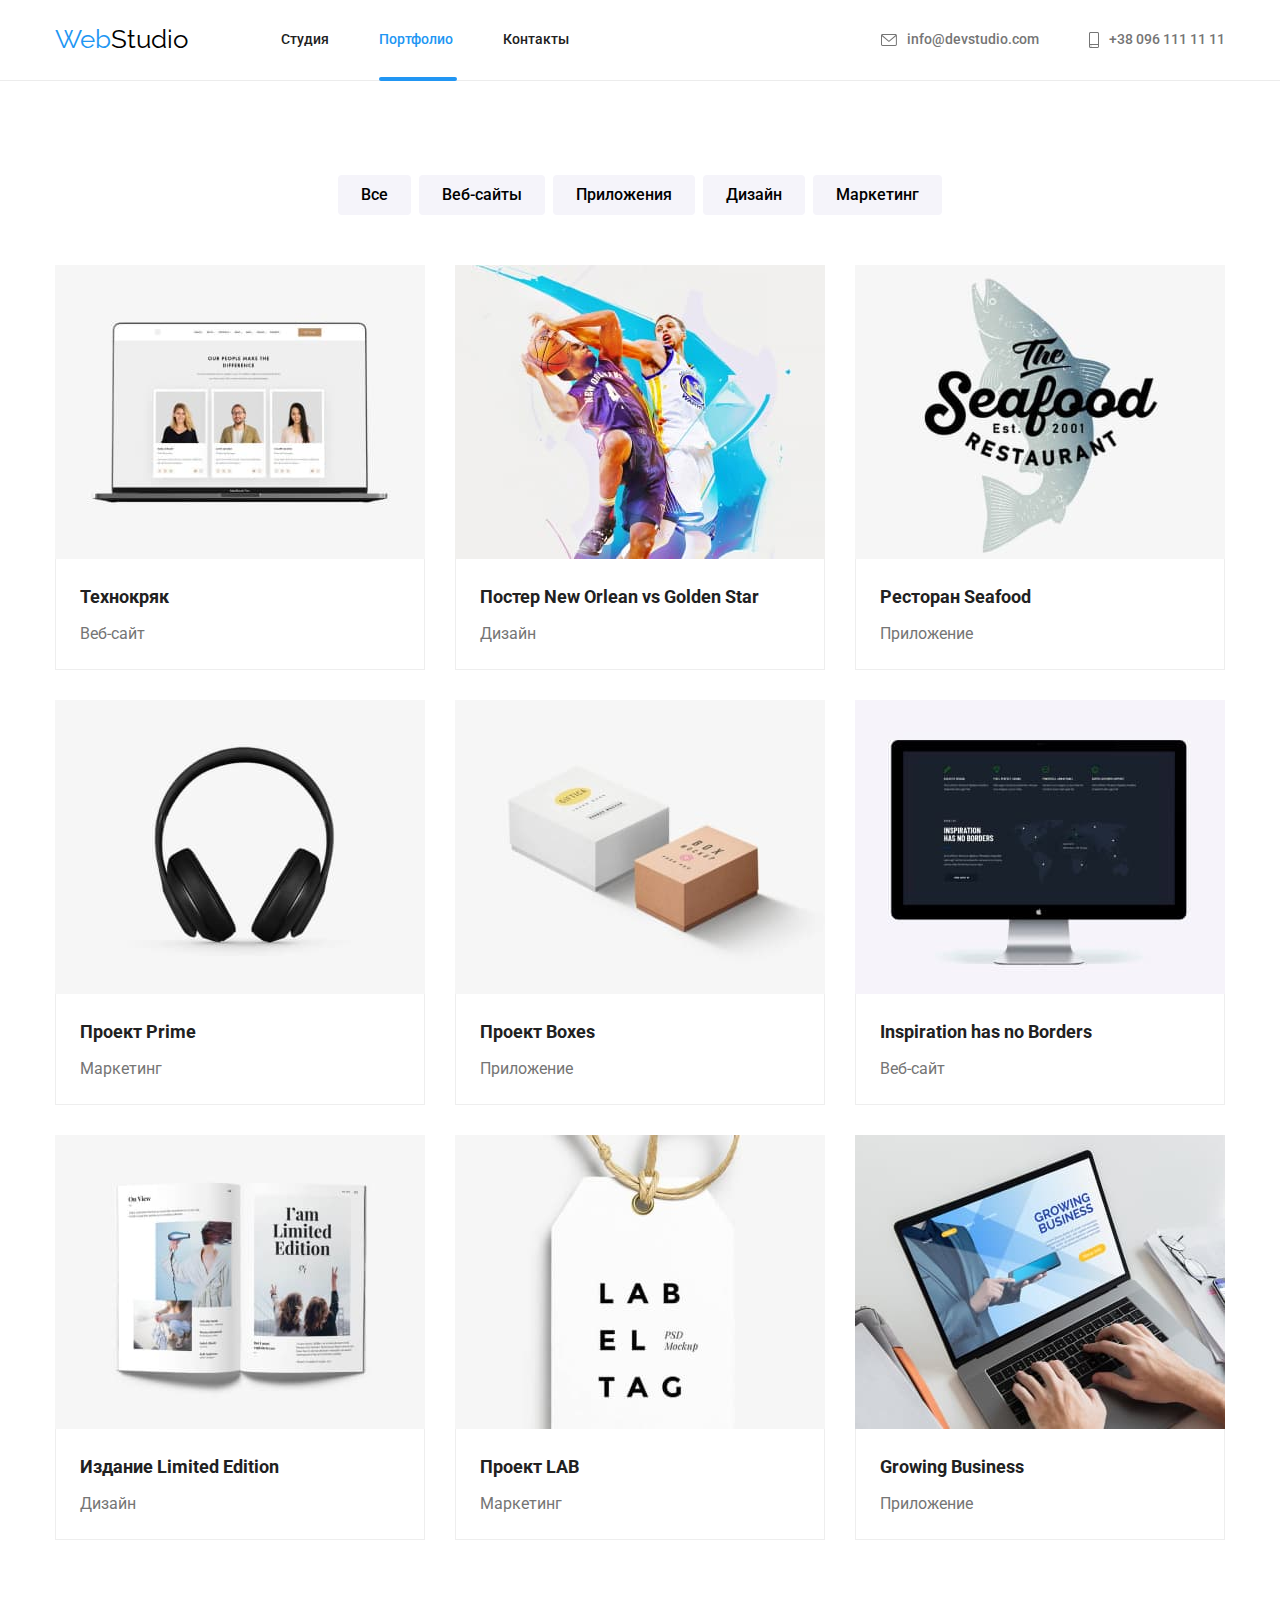
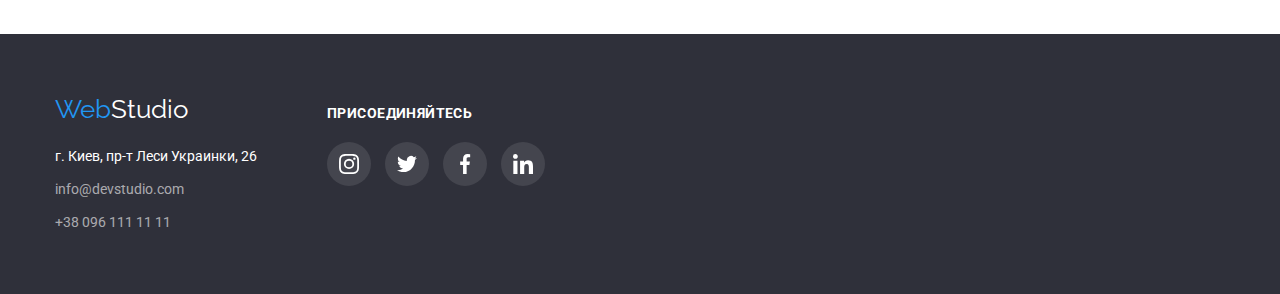
==== commit dd4522b8: "Заканчивает секцию "Чем мы занимаемся"" ====
--- a/portfolio.html
+++ b/portfolio.html
@@ -69,8 +69,8 @@
                     height="294"
                     alt="изображение сайта на ноутбуке"
                   />
-                  <div class="overlay-text">
-                    <p>
+                  <div class="over">
+                    <p class="overlay-text">
                       Технокряк это современная площадка распространения коронавируса. Компании
                       используют эту платформу для цифрового шпионажа и атак на защищённые сервера
                       конкурентов.
@@ -93,8 +93,8 @@
                     height="294"
                     alt="два баскетболиста"
                   />
-                  <div class="overlay-text">
-                    <p>
+                  <div class="over">
+                    <p class="overlay-text">
                       Технокряк это современная площадка распространения коронавируса. Компании
                       используют эту платформу для цифрового шпионажа и атак на защищённые сервера
                       конкурентов.
@@ -117,8 +117,8 @@
                     height="294"
                     alt="логотип ресторана"
                   />
-                  <div class="overlay-text">
-                    <p>
+                  <div class="over">
+                    <p class="overlay-text">
                       Технокряк это современная площадка распространения коронавируса. Компании
                       используют эту платформу для цифрового шпионажа и атак на защищённые сервера
                       конкурентов.
@@ -136,8 +136,8 @@
               <a href="#" class="project-link">
                 <div class="first-part">
                   <img src="./images/portfolio/4.jpg" width="370" height="294" alt="наушники" />
-                  <div class="overlay-text">
-                    <p>
+                  <div class="over">
+                    <p class="overlay-text">
                       Технокряк это современная площадка распространения коронавируса. Компании
                       используют эту платформу для цифрового шпионажа и атак на защищённые сервера
                       конкурентов.
@@ -155,8 +155,8 @@
               <a href="#" class="project-link">
                 <div class="first-part">
                   <img src="./images/portfolio/5.jpg" width="370" height="294" alt="две коробки" />
-                  <div class="overlay-text">
-                    <p>
+                  <div class="over">
+                    <p class="overlay-text">
                       Технокряк это современная площадка распространения коронавируса. Компании
                       используют эту платформу для цифрового шпионажа и атак на защищённые сервера
                       конкурентов.
@@ -174,8 +174,8 @@
               <a href="#" class="project-link">
                 <div class="first-part">
                   <img src="./images/portfolio/6.jpg" width="370" height="294" alt="компьютер" />
-                  <div class="overlay-text">
-                    <p>
+                  <div class="over">
+                    <p class="overlay-text">
                       Технокряк это современная площадка распространения коронавируса. Компании
                       используют эту платформу для цифрового шпионажа и атак на защищённые сервера
                       конкурентов.
@@ -193,8 +193,8 @@
               <a href="#" class="project-link">
                 <div class="first-part">
                   <img src="./images/portfolio/7.jpg" width="370" height="294" alt="журнал" />
-                  <div class="overlay-text">
-                    <p>
+                  <div class="over">
+                    <p class="overlay-text">
                       Технокряк это современная площадка распространения коронавируса. Компании
                       используют эту платформу для цифрового шпионажа и атак на защищённые сервера
                       конкурентов.
@@ -217,8 +217,8 @@
                     height="294"
                     alt="ярлык с тесемкой"
                   />
-                  <div class="overlay-text">
-                    <p>
+                  <div class="over">
+                    <p class="overlay-text">
                       Технокряк это современная площадка распространения коронавируса. Компании
                       используют эту платформу для цифрового шпионажа и атак на защищённые сервера
                       конкурентов.
@@ -241,8 +241,8 @@
                     height="294"
                     alt="руки, печатающие на ноутбуке"
                   />
-                  <div class="overlay-text">
-                    <p>
+                  <div class="over">
+                    <p class="overlay-text">
                       Технокряк это современная площадка распространения коронавируса. Компании
                       используют эту платформу для цифрового шпионажа и атак на защищённые сервера
                       конкурентов.
@@ -261,7 +261,7 @@
     </main>
 
     <footer class="finish">
-      <div class="container main">
+      <div class="container">
         <div class="footer">
           <a href="#" class="logo foot"><span class="accent">Web</span>Studio</a>
           <address class="address">
@@ -276,7 +276,7 @@
             </ul>
           </address>
         </div>
-        <div class="second-part">
+        <div>
           <h2 class="call">присоединяйтесь</h2>
           <ul class="links-foot-list">
             <li class="links-item">
--- a/css/main.css
+++ b/css/main.css
@@ -206,10 +206,12 @@
   width: 100%;
   height: 100%;
   background-color: rgba(0, 0, 0, 0.2);
+
+  z-index: 1;
 }
 
 .backdrop.is-hidden {
-  visibility: visible;
+  visibility: hidden;
   opacity: 0;
   pointer-events: none;
 }
@@ -226,6 +228,8 @@
   box-shadow: 0px 1px 3px rgba(0, 0, 0, 0.12), 0px 1px 1px rgba(0, 0, 0, 0.14),
     0px 2px 1px rgba(0, 0, 0, 0.2);
   border-radius: 4px;
+
+  z-index: 2;
 }
 
 .modal button {
@@ -328,6 +332,32 @@
 
 .box-item:not(:last-child) {
   margin-right: 30px;
+}
+
+.box-item {
+  position: relative;
+}
+
+.over-over {
+  position: absolute;
+  bottom: 0;
+  width: 370px;
+  height: 70px;
+  background-color: rgba(47, 48, 58, 0.8);
+}
+
+.text {
+  position: absolute;
+  bottom: 27px;
+  width: 370px;
+
+  font-weight: 700;
+  font-size: 14px;
+  line-height: 1.14;
+  text-align: center;
+  color: var(--bgd-text-color);
+  letter-spacing: 0.03em;
+  text-transform: uppercase;
 }
 
 /* НАША КОМАНДА */
@@ -496,7 +526,6 @@
 }
 
 .project-link {
-  /* position: relative; */
   display: block;
 
   transition: box-shadow var(--duration) var(--timing-function);
@@ -514,7 +543,7 @@
   overflow: hidden;
 }
 
-.first-part::before {
+/* .first-part::before {
   content: '';
   display: inline-block;
   position: absolute;
@@ -534,6 +563,29 @@
 
 .project-link:hover .first-part::before,
 .project-link:focus .first-part::before {
+  transform: translateY(0);
+  background-color: rgba(33, 150, 243, 0.9);
+  opacity: 1;
+} */
+
+.over {
+  position: absolute;
+  top: 0;
+  left: 0;
+  width: 100%;
+  height: 100%;
+  background-color: rgba(33, 150, 243, 0.9);
+
+  transform: translateY(100%);
+
+  transition: background-color var(--duration) var(--timing-function),
+    transform var(--duration) var(--timing-function), opacity var(--duration) var(--timing-function);
+
+  opacity: 0;
+}
+
+.project-link:hover .over,
+.project-link:focus .over {
   transform: translateY(0);
   background-color: rgba(33, 150, 243, 0.9);
   opacity: 1;
